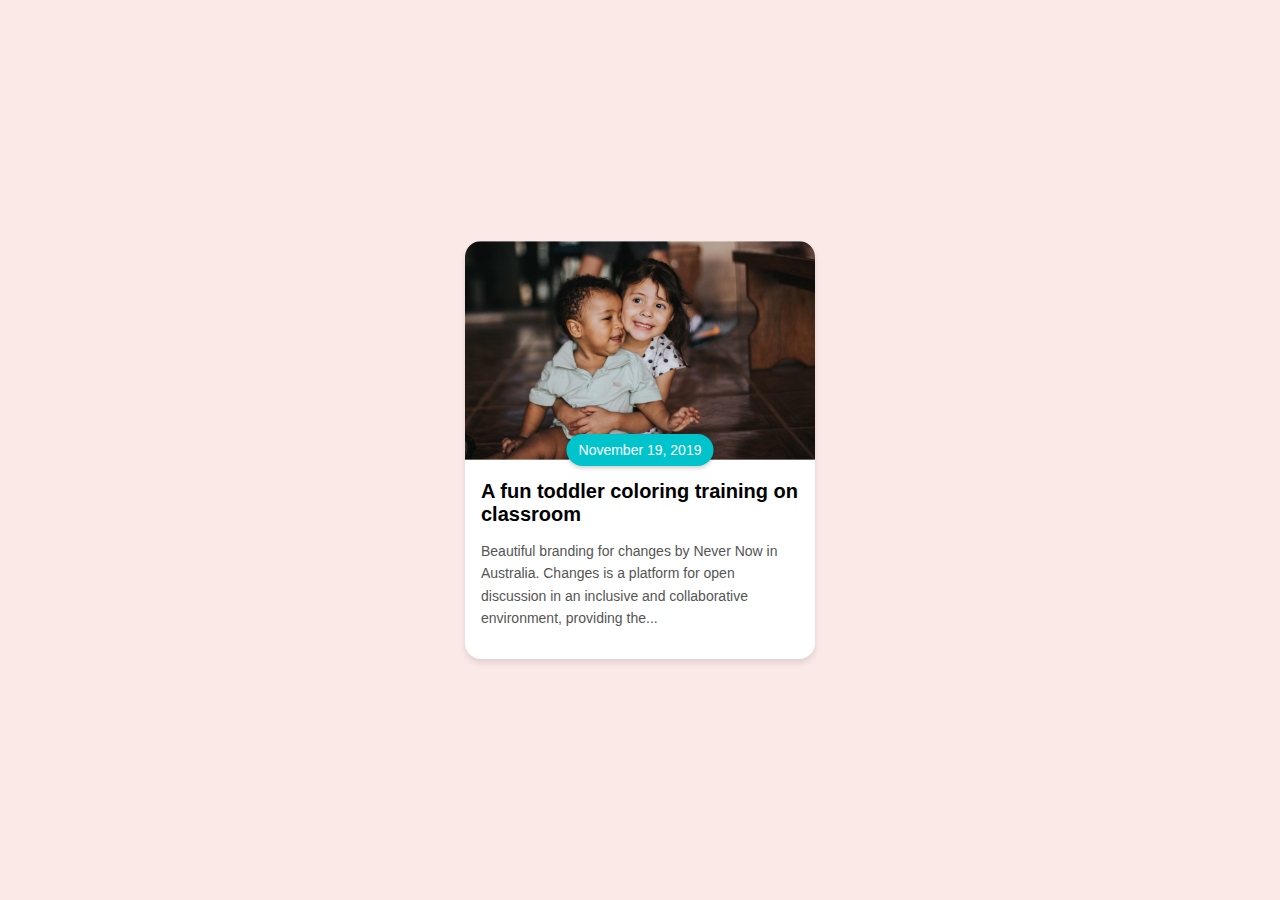
==== test.html @ 4324fe9a "added section two" ====
<!DOCTYPE html>
<html lang="en">
<head>
    <meta charset="UTF-8">
    <meta name="viewport" content="width=device-width, initial-scale=1.0">
    <title>Card Layout</title>
    <style>
        body {
            font-family: Arial, sans-serif;
            background-color: #fbe9e7;
            display: flex;
            justify-content: center;
            align-items: center;
            height: 100vh;
            margin: 0;
        }
        .card {
            width: 350px;
            background: #fff;
            border-radius: 16px;
            box-shadow: 0 4px 6px rgba(0, 0, 0, 0.1);
            overflow: hidden;
            position: relative;
        }
        .card img {
            width: 100%;
            height: auto;
        }
        .card-date {
            background-color: #00c4cc;
            color: #fff;
            padding: 8px 12px;
            border-radius: 20px;
            font-size: 14px;
            position: absolute;
            top: 50%;
            left: 50%;
            transform: translate(-50%, -50%);
            box-shadow: 0 2px 4px rgba(0, 0, 0, 0.2);
        }
        .card-content {
            padding: 16px;
        }
        .card-title {
            font-size: 20px;
            font-weight: bold;
            margin: 0 0 12px;
        }
        .card-description {
            font-size: 14px;
            color: #555;
            line-height: 1.6;
        }
    </style>
</head>
<body>
    <div class="card">
        <img src="assets/story-1.png" alt="Children playing">
        <div class="card-date">November 19, 2019</div>
        <div class="card-content">
            <h2 class="card-title">A fun toddler coloring training on classroom</h2>
            <p class="card-description">
                Beautiful branding for changes by Never Now in Australia. Changes is a platform for open discussion in an inclusive and collaborative environment, providing the...
            </p>
        </div>
    </div>
</body>
</html>
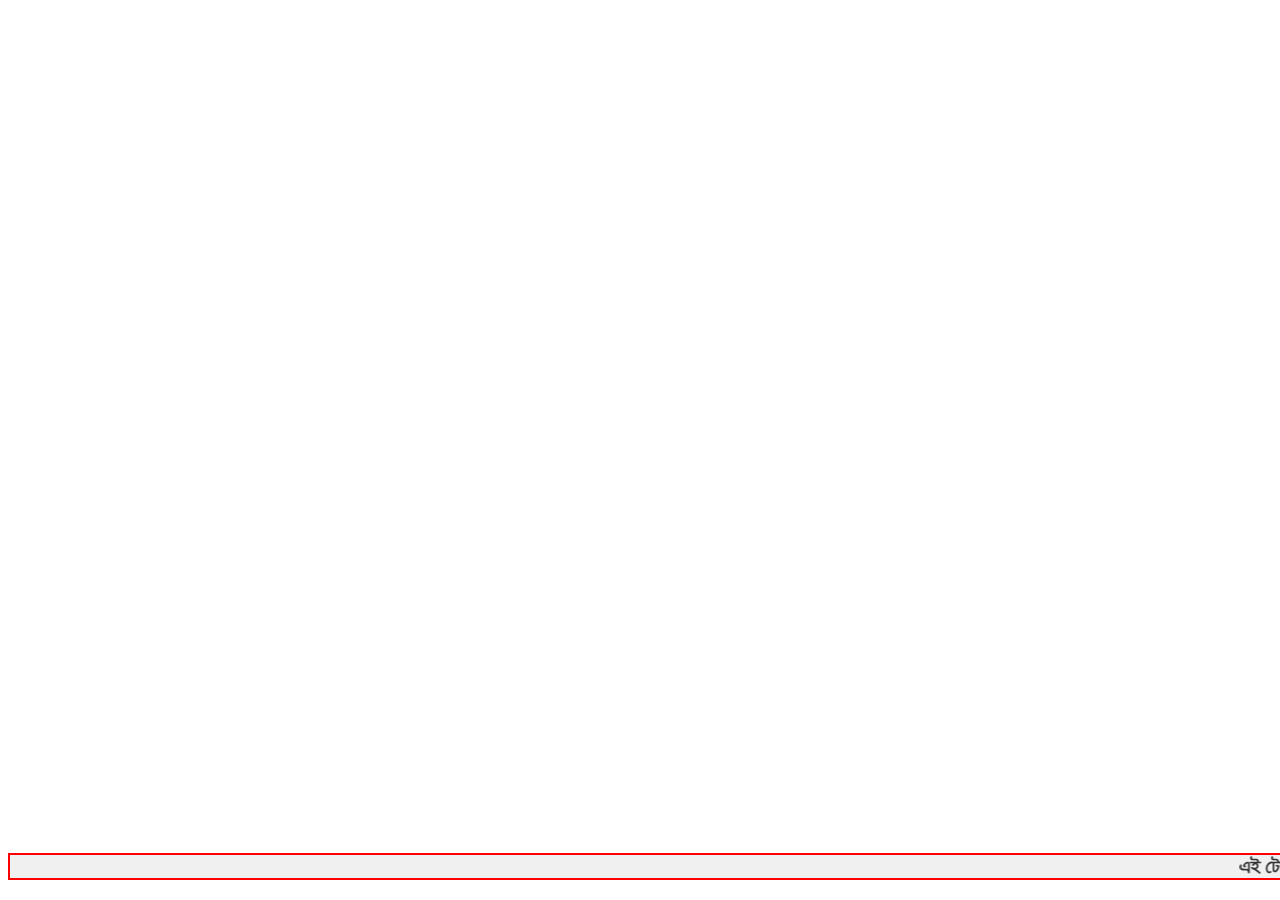
==== commit 904e4834: "added marque section" ====
--- a/test.html
+++ b/test.html
@@ -1,68 +1,32 @@
 <!DOCTYPE html>
 <html lang="en">
 <head>
-    <meta charset="UTF-8">
-    <meta name="viewport" content="width=device-width, initial-scale=1.0">
-    <title>Card Layout</title>
-    <style>
-        body {
-            font-family: Arial, sans-serif;
-            background-color: #fbe9e7;
-            display: flex;
-            justify-content: center;
-            align-items: center;
-            height: 100vh;
-            margin: 0;
-        }
-        .card {
-            width: 350px;
-            background: #fff;
-            border-radius: 16px;
-            box-shadow: 0 4px 6px rgba(0, 0, 0, 0.1);
-            overflow: hidden;
-            position: relative;
-        }
-        .card img {
-            width: 100%;
-            height: auto;
-        }
-        .card-date {
-            background-color: #00c4cc;
-            color: #fff;
-            padding: 8px 12px;
-            border-radius: 20px;
-            font-size: 14px;
-            position: absolute;
-            top: 50%;
-            left: 50%;
-            transform: translate(-50%, -50%);
-            box-shadow: 0 2px 4px rgba(0, 0, 0, 0.2);
-        }
-        .card-content {
-            padding: 16px;
-        }
-        .card-title {
-            font-size: 20px;
-            font-weight: bold;
-            margin: 0 0 12px;
-        }
-        .card-description {
-            font-size: 14px;
-            color: #555;
-            line-height: 1.6;
-        }
-    </style>
+  <meta charset="UTF-8">
+  <meta name="viewport" content="width=device-width, initial-scale=1.0">
+  <title>Marquee at Bottom</title>
+  <style>
+    /* body {
+      margin: 0;
+      height: 100vh;
+      display: flex;
+      flex-direction: column;
+      justify-content: flex-end;  */
+      /* Content at the bottom */
+    
+    .marquee {
+      position: absolute;
+      bottom: 20px;
+      width: 100%;
+      background-color: #f0f0f0;
+      color: #333; /* Text color */
+      font-size: 20px;
+      font-weight: bold;
+      border: 2px solid red;
+    }
+  </style>
 </head>
 <body>
-    <div class="card">
-        <img src="assets/story-1.png" alt="Children playing">
-        <div class="card-date">November 19, 2019</div>
-        <div class="card-content">
-            <h2 class="card-title">A fun toddler coloring training on classroom</h2>
-            <p class="card-description">
-                Beautiful branding for changes by Never Now in Australia. Changes is a platform for open discussion in an inclusive and collaborative environment, providing the...
-            </p>
-        </div>
-    </div>
+  <!-- Marquee positioned at the bottom -->
+  <marquee class="marquee" direction="left">এই টেক্সটটি ডান থেকে বামে স্ক্রল করছে এবং পেজের নিচে অবস্থান করছে।</marquee>
 </body>
 </html>
